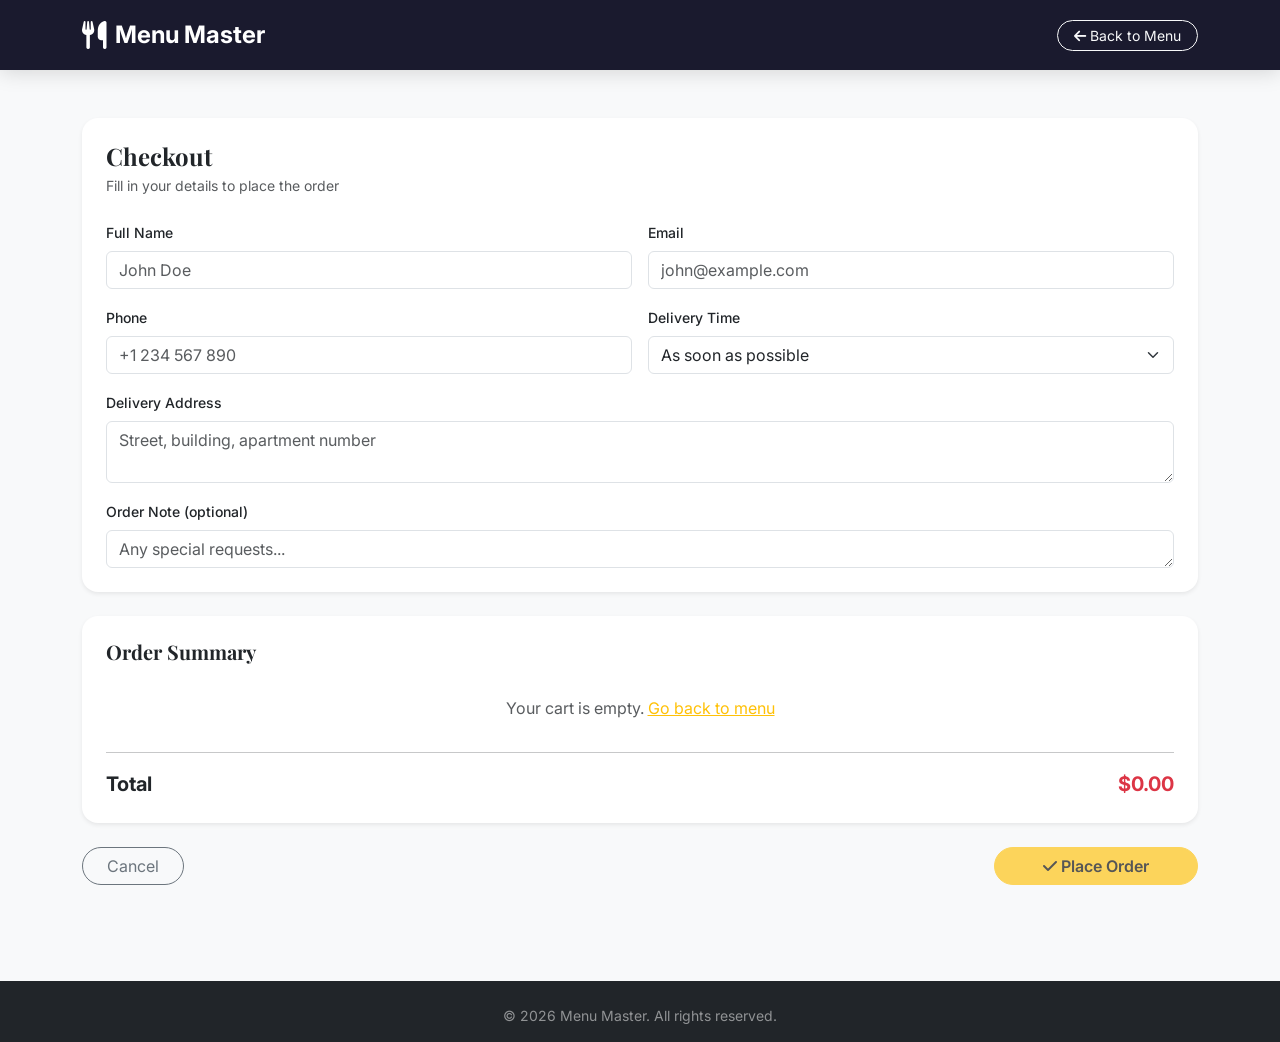
==== checkout.html @ 51585acd "first commit" ====
<!DOCTYPE html>
<html lang="en">
<head>
    <meta charset="UTF-8">
    <meta name="viewport" content="width=device-width, initial-scale=1.0">
    <title>Checkout - Menu Master</title>
    <link rel="stylesheet" href="https://cdn.jsdelivr.net/npm/bootstrap@5.3.8/dist/css/bootstrap.min.css">
    <link rel="stylesheet" href="https://cdnjs.cloudflare.com/ajax/libs/font-awesome/6.5.1/css/all.min.css">
    <link rel="stylesheet" href="style.css">
    <style>
        .qty-btn {
            width: 26px; height: 26px; border-radius: 50%; border: 1px solid #ddd;
            background: #fff; display: flex; align-items: center; justify-content: center;
            font-size: 1rem; cursor: pointer; transition: all 0.2s; color: #555;
        }
        .qty-btn:hover { border-color: var(--gold); background: var(--gold); color: #000; }
        .remove-btn {
            width: 26px; height: 26px; border-radius: 50%; border: none;
            background: transparent; display: flex; align-items: center; justify-content: center;
            font-size: 0.8rem; cursor: pointer; transition: all 0.2s; color: #ccc;
        }
        .remove-btn:hover { background: #fee; color: var(--accent); }
    </style>
</head>
<body class="bg-light">

    <!-- Navbar -->
    <nav class="navbar navbar-dark">
        <div class="container">
            <a class="navbar-brand d-flex align-items-center gap-2" href="index.html">
                <i class="fas fa-utensils fs-3"></i>
                <span class="fw-bold fs-4">Menu Master</span>
            </a>
            <a href="index.html" class="btn btn-outline-light btn-sm rounded-pill px-3">
                <i class="fas fa-arrow-left me-1"></i>Back to Menu
            </a>
        </div>
    </nav>

    <!-- Checkout -->
    <div class="container py-5">
        <div class="row g-4">
            <div class="col-12">

                <!-- Form Section -->
                <div class="card border-0 shadow-sm" style="border-radius: 16px;" id="checkoutFormSection">
                    <div class="card-body p-4">
                        <h4 class="fw-bold mb-1">Checkout</h4>
                        <p class="text-muted small mb-4">Fill in your details to place the order</p>

                        <div class="row g-3">
                            <div class="col-sm-6">
                                <label class="form-label small fw-medium">Full Name</label>
                                <input type="text" class="form-control" id="chkName" placeholder="John Doe">
                            </div>
                            <div class="col-sm-6">
                                <label class="form-label small fw-medium">Email</label>
                                <input type="email" class="form-control" id="chkEmail" placeholder="john@example.com">
                            </div>
                            <div class="col-sm-6">
                                <label class="form-label small fw-medium">Phone</label>
                                <input type="tel" class="form-control" id="chkPhone" placeholder="+1 234 567 890">
                            </div>
                            <div class="col-sm-6">
                                <label class="form-label small fw-medium">Delivery Time</label>
                                <select class="form-select" id="chkTime">
                                    <option value="asap">As soon as possible</option>
                                    <option value="30">In 30 minutes</option>
                                    <option value="60">In 1 hour</option>
                                    <option value="90">In 1.5 hours</option>
                                </select>
                            </div>
                            <div class="col-12">
                                <label class="form-label small fw-medium">Delivery Address</label>
                                <textarea class="form-control" id="chkAddress" rows="2" placeholder="Street, building, apartment number"></textarea>
                            </div>
                            <div class="col-12">
                                <label class="form-label small fw-medium">Order Note (optional)</label>
                                <textarea class="form-control" id="chkNote" rows="1" placeholder="Any special requests..."></textarea>
                            </div>
                        </div>
                    </div>
                </div>

                <!-- Summary Section -->
                <div class="card border-0 shadow-sm mt-4" style="border-radius: 16px;">
                    <div class="card-body p-4">
                        <h5 class="fw-bold mb-3">Order Summary</h5>
                        <div id="checkoutItems"></div>
                        <hr>
                        <div class="d-flex justify-content-between fw-bold fs-5">
                            <span>Total</span>
                            <span class="text-danger" id="checkoutTotal">$0.00</span>
                        </div>
                    </div>
                </div>

                <!-- Related Combos & Offers -->
                <div class="card border-0 shadow-sm mt-4" style="border-radius: 16px;" id="relatedSection">
                    <div class="card-body p-4">
                        <div class="d-flex align-items-center gap-2 mb-3">
                            <span class="badge bg-danger rounded-pill px-2 py-1"><i class="fas fa-fire me-1"></i>Deal</span>
                            <h6 class="fw-bold mb-0">You Might Also Like</h6>
                        </div>

                        <!-- Combo Carousel Row -->
                        <h6 class="fw-semibold text-muted mb-2 small text-uppercase tracking-wide"><i class="fas fa-object-group me-1"></i>Combo Offers</h6>
                        <div id="comboCarousel" class="carousel slide mb-4" data-bs-interval="false">
                            <div class="carousel-inner" id="comboCarouselInner"></div>
                            <button class="carousel-control-prev" type="button" data-bs-target="#comboCarousel" data-bs-slide="prev" style="width:30px;">
                                <span class="carousel-control-prev-icon" style="background-color:rgba(0,0,0,0.3);border-radius:50%;padding:10px;"></span>
                            </button>
                            <button class="carousel-control-next" type="button" data-bs-target="#comboCarousel" data-bs-slide="next" style="width:30px;">
                                <span class="carousel-control-next-icon" style="background-color:rgba(0,0,0,0.3);border-radius:50%;padding:10px;"></span>
                            </button>
                        </div>

                        <!-- Single Item Carousel Row -->
                        <h6 class="fw-semibold text-muted mb-2 small text-uppercase tracking-wide"><i class="fas fa-tag me-1"></i>Single Offers</h6>
                        <div id="singleCarousel" class="carousel slide" data-bs-interval="false">
                            <div class="carousel-inner" id="singleCarouselInner"></div>
                            <button class="carousel-control-prev" type="button" data-bs-target="#singleCarousel" data-bs-slide="prev" style="width:30px;">
                                <span class="carousel-control-prev-icon" style="background-color:rgba(0,0,0,0.3);border-radius:50%;padding:10px;"></span>
                            </button>
                            <button class="carousel-control-next" type="button" data-bs-target="#singleCarousel" data-bs-slide="next" style="width:30px;">
                                <span class="carousel-control-next-icon" style="background-color:rgba(0,0,0,0.3);border-radius:50%;padding:10px;"></span>
                            </button>
                        </div>
                    </div>
                </div>

                <!-- Actions -->
                <div class="d-flex gap-3 mt-4">
                    <a href="index.html" class="btn btn-outline-secondary rounded-pill px-4">Cancel</a>
                    <button class="btn btn-warning rounded-pill px-5 fw-semibold ms-auto" id="placeOrderBtn">
                        <i class="fas fa-check me-1"></i>Place Order
                    </button>
                </div>

            </div>
        </div>
    </div>

    <!-- Success Section (hidden initially) -->
    <div class="container py-5" id="successSection" style="display:none;">
        <div class="row justify-content-center">
            <div class="col-lg-6 text-center">
                <div class="card border-0 shadow-sm" style="border-radius: 16px;">
                    <div class="card-body py-5 px-4">
                        <div style="font-size: 5rem; color: #28a745; margin-bottom: 16px;">
                            <i class="fas fa-check-circle"></i>
                        </div>
                        <h3 class="fw-bold mb-2">Order Placed!</h3>
                        <p class="text-muted mb-1" id="successMessage">Your order has been placed successfully.</p>
                        <p class="text-muted small">Order #<span id="orderNumber" class="fw-bold"></span></p>
                        <a href="index.html" class="btn btn-warning rounded-pill px-4 mt-3">
                            <i class="fas fa-arrow-left me-1"></i>Back to Menu
                        </a>
                    </div>
                </div>
            </div>
        </div>
    </div>

    <footer class="bg-dark text-white pt-4 pb-3 mt-5">
        <div class="container text-center">
            <p class="text-white-50 small mb-0">&copy; 2026 Menu Master. All rights reserved.</p>
        </div>
    </footer>

    <script src="https://cdn.jsdelivr.net/npm/bootstrap@5.3.8/dist/js/bootstrap.bundle.min.js"></script>
    <script>
        const cart = JSON.parse(localStorage.getItem('menuCart') || '[]');
        const itemsContainer = document.getElementById('checkoutItems');
        const totalEl = document.getElementById('checkoutTotal');

            const allOffers = [
            { name: 'Family Feast', price: 27.99, desc: 'Large Pizza + 4 Drinks + Dessert', img: 'https://images.unsplash.com/photo-1565299624946-b28f40a0ae38?w=200&h=180&fit=crop', match: ['pizza'] },
            { name: 'Quick Lunch', price: 12.99, desc: 'Burger + Fries + Soft Drink', img: 'https://images.unsplash.com/photo-1568901346375-23c9450c58cd?w=200&h=180&fit=crop', match: ['burger', 'classic burger'] },
            { name: 'Sweet Tooth', price: 14.99, desc: '2 Desserts + 2 Coffees', img: 'https://images.unsplash.com/photo-1488477181946-6428a0291777?w=200&h=180&fit=crop', match: ['tiramisu', 'cake', 'dessert'] },
            { name: 'Red Wine Glass', price: 4.99, desc: null, img: 'https://images.unsplash.com/photo-1510812431401-41d2bd2722f3?w=200&h=180&fit=crop', match: ['pizza', 'pasta', 'seafood'] },
            { name: 'Garlic Bread', price: 3.99, desc: null, img: 'https://images.unsplash.com/photo-1619535860434-ba1d8fa125d7?w=200&h=180&fit=crop', match: ['pizza', 'burger', 'salad'] },
            { name: 'Cappuccino', price: 2.99, desc: null, img: 'https://images.unsplash.com/photo-1572442388796-11668a67e53d?w=200&h=180&fit=crop', match: ['tiramisu', 'cake', 'dessert'] }
        ];

        if (cart.length === 0) {
            itemsContainer.innerHTML = '<p class="text-muted text-center py-3">Your cart is empty. <a href="index.html" class="text-warning">Go back to menu</a></p>';
            document.getElementById('placeOrderBtn').disabled = true;
            document.getElementById('relatedSection').style.display = 'none';
        } else {
            itemsContainer.innerHTML = cart.map((item, i) => `
                <div class="d-flex justify-content-between align-items-center py-2 border-bottom border-light">
                    <div class="flex-grow-1 min-w-0">
                        <div class="fw-medium small">${item.name}</div>
                        <div class="text-muted" style="font-size:0.75rem;">$${item.price.toFixed(2)} each</div>
                    </div>
                    <div class="d-flex align-items-center gap-2 flex-shrink-0">
                        <div class="d-flex align-items-center gap-1">
                            <button class="qty-btn" data-index="${i}" data-action="minus">−</button>
                            <span class="fw-medium" style="width:20px;text-align:center;font-size:0.9rem;">${item.qty}</span>
                            <button class="qty-btn" data-index="${i}" data-action="plus">+</button>
                        </div>
                        <span class="fw-medium" style="width:60px;text-align:right;font-size:0.9rem;">$${(item.price * item.qty).toFixed(2)}</span>
                        <button class="remove-btn" data-index="${i}"><i class="fas fa-times"></i></button>
                    </div>
                </div>
            `).join('');
            const total = cart.reduce((s, i) => s + i.price * i.qty, 0);
            totalEl.textContent = '$' + total.toFixed(2);

            document.querySelectorAll('.qty-btn').forEach(btn => {
                btn.addEventListener('click', () => {
                    const idx = parseInt(btn.dataset.index);
                    if (btn.dataset.action === 'plus') {
                        cart[idx].qty++;
                    } else {
                        cart[idx].qty--;
                        if (cart[idx].qty <= 0) cart.splice(idx, 1);
                    }
                    localStorage.setItem('menuCart', JSON.stringify(cart));
                    location.reload();
                });
            });

            document.querySelectorAll('.remove-btn').forEach(btn => {
                btn.addEventListener('click', () => {
                    const idx = parseInt(btn.dataset.index);
                    cart.splice(idx, 1);
                    localStorage.setItem('menuCart', JSON.stringify(cart));
                    location.reload();
                });
            });

            // Show related offers in separate carousels
            const cartNames = cart.map(i => i.name.toLowerCase());
            const matched = allOffers.filter(offer =>
                offer.match.some(keyword => cartNames.some(name => name.includes(keyword)))
            );
            const shown = new Set();
            const combos = [], singles = [];
            matched.forEach(offer => {
                if (shown.has(offer.name)) return;
                shown.add(offer.name);
                if (offer.desc) combos.push(offer);
                else singles.push(offer);
            });

            function populateCarousel(containerId, items, perSlide) {
                const inner = document.getElementById(containerId);
                if (items.length === 0) {
                    const carousel = inner.closest('.carousel');
                    const heading = carousel.previousElementSibling;
                    if (heading) heading.style.display = 'none';
                    carousel.style.display = 'none';
                    return;
                }
                for (let s = 0; s < items.length; s += perSlide) {
                    const slide = items.slice(s, s + perSlide);
                    const active = s === 0 ? ' active' : '';
                    inner.innerHTML += `<div class="carousel-item${active}"><div class="row g-3">`;
                    slide.forEach(offer => {
                        const alreadyInCart = cart.some(i => i.name === offer.name);
                        inner.innerHTML += `
                            <div class="col-lg-6">
                                <div class="card menu-card-h border-0 shadow-sm" style="${alreadyInCart ? 'opacity:0.55;' : ''}">
                                    <div class="row g-0 h-100">
                                        <div class="col-5 menu-img-col">
                                            <img src="${offer.img}" alt="${offer.name}">
                                        </div>
                                        <div class="col-7">
                                            <div class="menu-card-body">
                                                <h5 class="menu-item-title">${offer.name}</h5>
                                                ${offer.desc ? '<p class="menu-item-desc">' + offer.desc + '</p>' : '<div style="flex-grow:1;"></div>'}
                                                <div class="menu-item-meta">
                                                    <span class="menu-price">$${offer.price.toFixed(2)}</span>
                                                    ${alreadyInCart ? '<span class="badge bg-success" style="font-size:0.75rem;padding:5px 12px;border-radius:50px;">Added</span>' :
                                                    '<button class="add-to-cart" data-name="' + offer.name + '" data-price="' + offer.price + '"><i class="fas fa-plus"></i></button>'}
                                                </div>
                                            </div>
                                        </div>
                                    </div>
                                </div>
                            </div>
                        `;
                    });
                    inner.innerHTML += `</div></div>`;
                }
            }

            populateCarousel('comboCarouselInner', combos, 2);
            populateCarousel('singleCarouselInner', singles, 2);

            if (combos.length === 0 && singles.length === 0) {
                document.getElementById('relatedSection').style.display = 'none';
            }

            document.querySelectorAll('#relatedSection .add-to-cart').forEach(btn => {
                btn.addEventListener('click', () => {
                    const name = btn.dataset.name;
                    const price = parseFloat(btn.dataset.price);
                    const existing = cart.find(i => i.name === name);
                    if (existing) { existing.qty++; } else { cart.push({ name, price, qty: 1 }); }
                    localStorage.setItem('menuCart', JSON.stringify(cart));
                    location.reload();
                });
            });
        }

        document.getElementById('placeOrderBtn').addEventListener('click', () => {
            const name = document.getElementById('chkName').value.trim();
            const email = document.getElementById('chkEmail').value.trim();
            const phone = document.getElementById('chkPhone').value.trim();
            const address = document.getElementById('chkAddress').value.trim();

            const missing = [];
            if (!name) missing.push('Full Name');
            if (!email) missing.push('Email');
            if (!phone) missing.push('Phone');
            if (!address) missing.push('Delivery Address');

            if (missing.length) {
                alert('Please fill in: ' + missing.join(', '));
                return;
            }

            const num = 'MM-' + Date.now().toString().slice(-8);
            document.getElementById('orderNumber').textContent = num;
            document.getElementById('successMessage').textContent =
                `Thank you, ${name}! Your order will be delivered to "${address}" soon.`;

            document.getElementById('checkoutFormSection').style.display = 'none';
            document.querySelector('.container.py-5:not(#successSection)').style.display = 'none';
            document.getElementById('successSection').style.display = 'block';

            localStorage.removeItem('menuCart');
            window.scrollTo(0, 0);
        });
    </script>
</body>
</html>
---- style.css ----
@import url('https://fonts.googleapis.com/css2?family=Playfair+Display:wght@600;700&family=Inter:wght@400;500;600;700&display=swap');

:root {
    --primary: #1a1a2e;
    --secondary: #16213e;
    --accent: #e94560;
    --gold: #f0a500;
    --light: #f8f9fa;
}

* {
    margin: 0;
    padding: 0;
    box-sizing: border-box;
}

body {
    font-family: 'Inter', sans-serif;
    background: #fafafa;
    color: #333;
}

h1, h2, h3, h4, h5, h6 {
    font-family: 'Playfair Display', serif;
}

/* Navbar */
.navbar {
    background: var(--primary) !important;
    padding: 12px 0;
    box-shadow: 0 2px 20px rgba(0,0,0,0.15);
    transition: all 0.3s;
}

.navbar .nav-link {
    color: rgba(255,255,255,0.75) !important;
    font-weight: 500;
    font-size: 0.9rem;
    padding: 8px 16px !important;
    border-radius: 50px;
    transition: all 0.3s;
}

.navbar .nav-link:hover,
.navbar .nav-link.active {
    color: #fff !important;
    background: rgba(255,255,255,0.1);
}

.cart-icon {
    position: relative;
}

.cart-badge {
    position: absolute;
    top: -8px;
    right: -10px;
    background: var(--gold);
    color: #000;
    font-size: 0.65rem;
    font-weight: 700;
    width: 20px;
    height: 20px;
    display: flex;
    align-items: center;
    justify-content: center;
    border-radius: 50%;
}

/* Category Pills */
.sticky-categories {
    position: sticky;
    top: 56px;
    z-index: 1019;
    background: #fff !important;
    box-shadow: 0 2px 10px rgba(0,0,0,0.05);
}

.category-btn {
    padding: 8px 20px;
    border: 2px solid #e0e0e0;
    border-radius: 50px;
    background: transparent;
    color: #666;
    font-weight: 500;
    font-size: 0.85rem;
    cursor: pointer;
    transition: all 0.3s;
}

.category-btn:hover {
    border-color: var(--gold);
    color: var(--gold);
}

.category-btn.active {
    background: var(--gold);
    border-color: var(--gold);
    color: #000;
}

.sub-category-btn {
    padding: 6px 16px;
    font-size: 0.78rem;
    border-color: #d0d0d0;
    background: #f5f5f5;
}

.sub-category-btn:hover {
    border-color: var(--accent);
    color: var(--accent);
}

.sub-category-btn.active {
    background: var(--accent);
    border-color: var(--accent);
    color: #fff;
}

.tracking-wide {
    letter-spacing: 0.5px;
}

/* Offer Cards */
.offer-add-btn {
    width: 32px;
    height: 32px;
    border-radius: 50%;
    border: none;
    background: var(--gold);
    color: #000;
    font-size: 0.8rem;
    display: flex;
    align-items: center;
    justify-content: center;
    cursor: pointer;
    transition: all 0.3s;
    flex-shrink: 0;
}

.offer-add-btn:hover {
    background: var(--accent);
    color: #fff;
    transform: scale(1.1);
}

/* Menu Cards - Horizontal */
.menu-card-h {
    border-radius: 16px;
    overflow: hidden;
    transition: all 0.4s cubic-bezier(0.165, 0.84, 0.44, 1);
    background: #fff;
    cursor: pointer;
    height: 100%;
}

.menu-card-h:hover {
    transform: translateY(-4px);
    box-shadow: 0 12px 40px rgba(0,0,0,0.12) !important;
}

.menu-img-col {
    position: relative;
    overflow: hidden;
    min-height: 180px;
}

.menu-img-col img {
    width: 100%;
    height: 100%;
    object-fit: cover;
    transition: transform 0.5s;
    position: absolute;
    inset: 0;
}

.menu-card-h:hover .menu-img-col img {
    transform: scale(1.08);
}

.menu-badge {
    position: absolute;
    top: 12px;
    left: 12px;
    font-weight: 600;
    font-size: 0.7rem;
    padding: 5px 10px;
    border-radius: 50px;
    z-index: 2;
}

.menu-card-body {
    padding: 20px 24px;
    display: flex;
    flex-direction: column;
    height: 100%;
    position: relative;
}

.menu-item-title {
    font-size: 1.15rem;
    font-weight: 700;
    font-family: 'Inter', sans-serif;
    margin-bottom: 6px;
}

.menu-item-desc {
    font-size: 0.85rem;
    color: #888;
    flex-grow: 1;
    margin-bottom: 12px;
    line-height: 1.5;
}

.menu-item-meta {
    display: flex;
    align-items: center;
    justify-content: space-between;
}

.menu-price {
    font-weight: 700;
    font-size: 1.25rem;
    color: var(--accent);
}

.rating {
    display: flex;
    align-items: center;
    gap: 2px;
}

.rating i {
    font-size: 0.75rem;
}

.rating-count {
    font-size: 0.75rem;
    color: #999;
}

.add-to-cart {
    width: 34px;
    height: 34px;
    border-radius: 50%;
    border: none;
    background: var(--gold);
    color: #000;
    font-size: 0.8rem;
    display: flex;
    align-items: center;
    justify-content: center;
    cursor: pointer;
    transition: all 0.3s;
    flex-shrink: 0;
}

.add-to-cart:hover {
    background: var(--accent);
    color: #fff;
    transform: scale(1.1);
}

/* Footer */
footer a:hover {
    color: var(--gold) !important;
}

@keyframes fadeIn {
    from { opacity: 0; transform: translateY(10px); }
    to { opacity: 1; transform: translateY(0); }
}

/* Responsive */
@media (max-width: 991.98px) {
    .navbar .navbar-nav {
        margin-top: 10px;
    }

    .navbar .nav-link {
        padding: 8px 12px !important;
    }
}

@media (max-width: 767.98px) {
    .category-btn {
        font-size: 0.78rem;
        padding: 6px 14px;
    }

    .sub-category-btn {
        font-size: 0.72rem;
        padding: 5px 12px;
    }

    .menu-img-col {
        min-height: 130px;
    }

    .menu-card-body {
        padding: 14px 16px;
    }

    .menu-item-title {
        font-size: 1rem;
    }

    .menu-item-desc {
        font-size: 0.8rem;
    }

    .menu-price {
        font-size: 1.1rem;
    }

    .add-to-cart {
        width: 34px;
        height: 34px;
        font-size: 0.8rem;
        bottom: 14px;
        right: 16px;
    }
}

@media (max-width: 575.98px) {
    .menu-img-col {
        min-height: 120px;
    }

    .category-btn {
        font-size: 0.72rem;
        padding: 5px 12px;
    }

    .sub-category-btn {
        font-size: 0.68rem;
        padding: 4px 10px;
    }

    .menu-card-body {
        padding: 12px 14px;
    }

    .menu-item-title {
        font-size: 0.95rem;
    }

    .menu-item-desc {
        font-size: 0.78rem;
    }

    .menu-price {
        font-size: 1rem;
    }

    .add-to-cart {
        width: 30px;
        height: 30px;
        font-size: 0.75rem;
        bottom: 12px;
        right: 14px;
    }
}
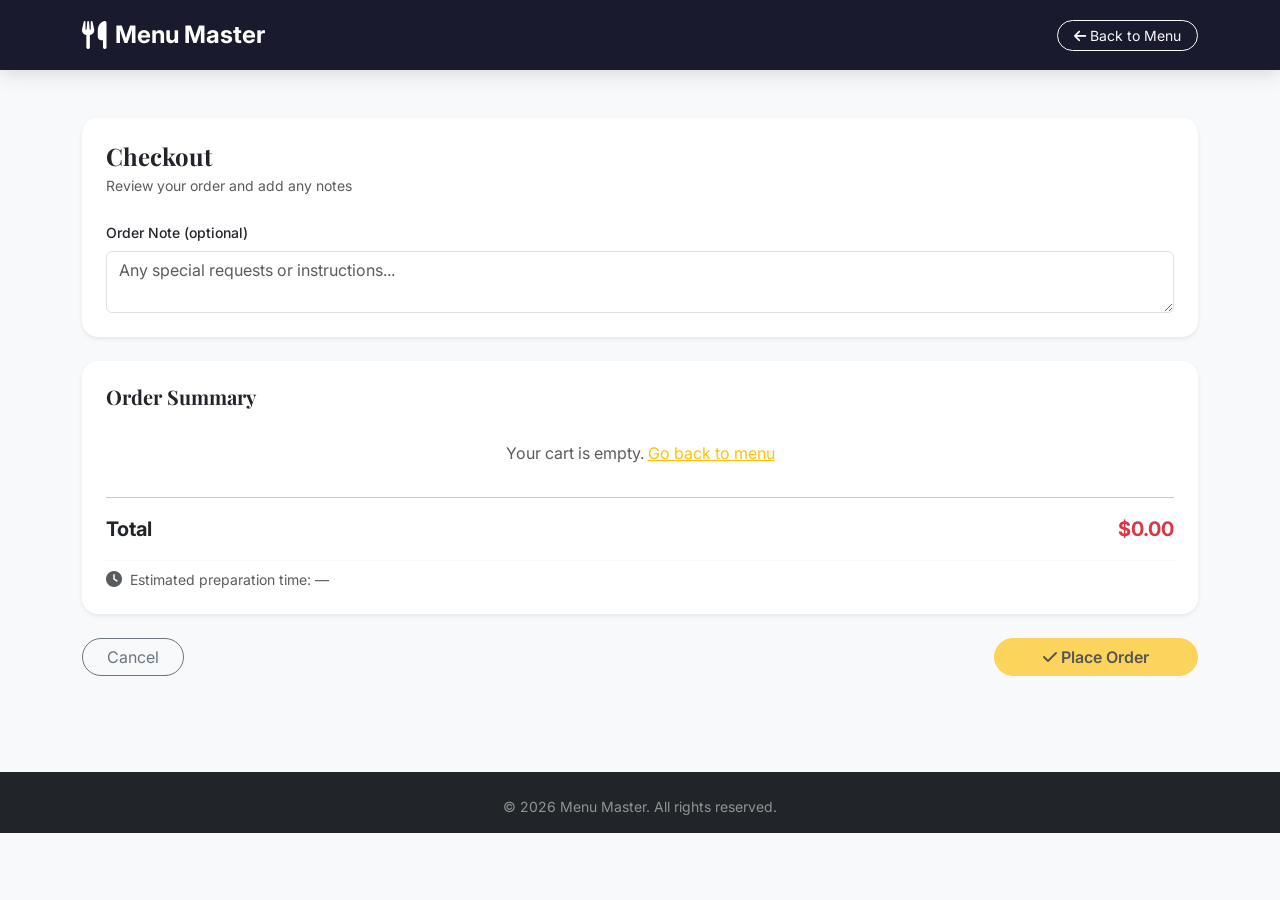
==== commit a3f20fb3: "modified checkout page" ====
--- a/checkout.html
+++ b/checkout.html
@@ -42,41 +42,16 @@
         <div class="row g-4">
             <div class="col-12">
 
-                <!-- Form Section -->
+                <!-- Order Note Section -->
                 <div class="card border-0 shadow-sm" style="border-radius: 16px;" id="checkoutFormSection">
                     <div class="card-body p-4">
                         <h4 class="fw-bold mb-1">Checkout</h4>
-                        <p class="text-muted small mb-4">Fill in your details to place the order</p>
+                        <p class="text-muted small mb-4">Review your order and add any notes</p>
 
                         <div class="row g-3">
-                            <div class="col-sm-6">
-                                <label class="form-label small fw-medium">Full Name</label>
-                                <input type="text" class="form-control" id="chkName" placeholder="John Doe">
-                            </div>
-                            <div class="col-sm-6">
-                                <label class="form-label small fw-medium">Email</label>
-                                <input type="email" class="form-control" id="chkEmail" placeholder="john@example.com">
-                            </div>
-                            <div class="col-sm-6">
-                                <label class="form-label small fw-medium">Phone</label>
-                                <input type="tel" class="form-control" id="chkPhone" placeholder="+1 234 567 890">
-                            </div>
-                            <div class="col-sm-6">
-                                <label class="form-label small fw-medium">Delivery Time</label>
-                                <select class="form-select" id="chkTime">
-                                    <option value="asap">As soon as possible</option>
-                                    <option value="30">In 30 minutes</option>
-                                    <option value="60">In 1 hour</option>
-                                    <option value="90">In 1.5 hours</option>
-                                </select>
-                            </div>
-                            <div class="col-12">
-                                <label class="form-label small fw-medium">Delivery Address</label>
-                                <textarea class="form-control" id="chkAddress" rows="2" placeholder="Street, building, apartment number"></textarea>
-                            </div>
                             <div class="col-12">
                                 <label class="form-label small fw-medium">Order Note (optional)</label>
-                                <textarea class="form-control" id="chkNote" rows="1" placeholder="Any special requests..."></textarea>
+                                <textarea class="form-control" id="chkNote" rows="2" placeholder="Any special requests or instructions..."></textarea>
                             </div>
                         </div>
                     </div>
@@ -92,40 +67,23 @@
                             <span>Total</span>
                             <span class="text-danger" id="checkoutTotal">$0.00</span>
                         </div>
-                    </div>
-                </div>
-
-                <!-- Related Combos & Offers -->
+                        <div class="mt-3 pt-2 border-top border-light" id="prepTimeDisplay">
+                            <div class="d-flex align-items-center gap-2 text-muted">
+                                <i class="fas fa-clock"></i>
+                                <span class="small" id="prepTimeText">Estimated preparation time: —</span>
+                            </div>
+                        </div>
+                    </div>
+                </div>
+
+                <!-- Related Items -->
                 <div class="card border-0 shadow-sm mt-4" style="border-radius: 16px;" id="relatedSection">
                     <div class="card-body p-4">
                         <div class="d-flex align-items-center gap-2 mb-3">
                             <span class="badge bg-danger rounded-pill px-2 py-1"><i class="fas fa-fire me-1"></i>Deal</span>
                             <h6 class="fw-bold mb-0">You Might Also Like</h6>
                         </div>
-
-                        <!-- Combo Carousel Row -->
-                        <h6 class="fw-semibold text-muted mb-2 small text-uppercase tracking-wide"><i class="fas fa-object-group me-1"></i>Combo Offers</h6>
-                        <div id="comboCarousel" class="carousel slide mb-4" data-bs-interval="false">
-                            <div class="carousel-inner" id="comboCarouselInner"></div>
-                            <button class="carousel-control-prev" type="button" data-bs-target="#comboCarousel" data-bs-slide="prev" style="width:30px;">
-                                <span class="carousel-control-prev-icon" style="background-color:rgba(0,0,0,0.3);border-radius:50%;padding:10px;"></span>
-                            </button>
-                            <button class="carousel-control-next" type="button" data-bs-target="#comboCarousel" data-bs-slide="next" style="width:30px;">
-                                <span class="carousel-control-next-icon" style="background-color:rgba(0,0,0,0.3);border-radius:50%;padding:10px;"></span>
-                            </button>
-                        </div>
-
-                        <!-- Single Item Carousel Row -->
-                        <h6 class="fw-semibold text-muted mb-2 small text-uppercase tracking-wide"><i class="fas fa-tag me-1"></i>Single Offers</h6>
-                        <div id="singleCarousel" class="carousel slide" data-bs-interval="false">
-                            <div class="carousel-inner" id="singleCarouselInner"></div>
-                            <button class="carousel-control-prev" type="button" data-bs-target="#singleCarousel" data-bs-slide="prev" style="width:30px;">
-                                <span class="carousel-control-prev-icon" style="background-color:rgba(0,0,0,0.3);border-radius:50%;padding:10px;"></span>
-                            </button>
-                            <button class="carousel-control-next" type="button" data-bs-target="#singleCarousel" data-bs-slide="next" style="width:30px;">
-                                <span class="carousel-control-next-icon" style="background-color:rgba(0,0,0,0.3);border-radius:50%;padding:10px;"></span>
-                            </button>
-                        </div>
+                        <div id="relatedGrid" class="row g-3"></div>
                     </div>
                 </div>
 
@@ -152,6 +110,8 @@
                         </div>
                         <h3 class="fw-bold mb-2">Order Placed!</h3>
                         <p class="text-muted mb-1" id="successMessage">Your order has been placed successfully.</p>
+                        <p class="text-muted small" id="successPrepTime"></p>
+                        <p class="text-muted small" id="successNote"></p>
                         <p class="text-muted small">Order #<span id="orderNumber" class="fw-bold"></span></p>
                         <a href="index.html" class="btn btn-warning rounded-pill px-4 mt-3">
                             <i class="fas fa-arrow-left me-1"></i>Back to Menu
@@ -168,20 +128,29 @@
         </div>
     </footer>
 
-    <script src="https://cdn.jsdelivr.net/npm/bootstrap@5.3.8/dist/js/bootstrap.bundle.min.js"></script>
     <script>
         const cart = JSON.parse(localStorage.getItem('menuCart') || '[]');
         const itemsContainer = document.getElementById('checkoutItems');
         const totalEl = document.getElementById('checkoutTotal');
-
-            const allOffers = [
-            { name: 'Family Feast', price: 27.99, desc: 'Large Pizza + 4 Drinks + Dessert', img: 'https://images.unsplash.com/photo-1565299624946-b28f40a0ae38?w=200&h=180&fit=crop', match: ['pizza'] },
-            { name: 'Quick Lunch', price: 12.99, desc: 'Burger + Fries + Soft Drink', img: 'https://images.unsplash.com/photo-1568901346375-23c9450c58cd?w=200&h=180&fit=crop', match: ['burger', 'classic burger'] },
-            { name: 'Sweet Tooth', price: 14.99, desc: '2 Desserts + 2 Coffees', img: 'https://images.unsplash.com/photo-1488477181946-6428a0291777?w=200&h=180&fit=crop', match: ['tiramisu', 'cake', 'dessert'] },
-            { name: 'Red Wine Glass', price: 4.99, desc: null, img: 'https://images.unsplash.com/photo-1510812431401-41d2bd2722f3?w=200&h=180&fit=crop', match: ['pizza', 'pasta', 'seafood'] },
-            { name: 'Garlic Bread', price: 3.99, desc: null, img: 'https://images.unsplash.com/photo-1619535860434-ba1d8fa125d7?w=200&h=180&fit=crop', match: ['pizza', 'burger', 'salad'] },
-            { name: 'Cappuccino', price: 2.99, desc: null, img: 'https://images.unsplash.com/photo-1572442388796-11668a67e53d?w=200&h=180&fit=crop', match: ['tiramisu', 'cake', 'dessert'] }
+        const prepTimeText = document.getElementById('prepTimeText');
+
+        const allOffers = [
+            { name: 'Family Feast', price: 27.99, desc: 'Large Pizza + 4 Drinks + Dessert', img: 'https://images.unsplash.com/photo-1565299624946-b28f40a0ae38?w=200&h=180&fit=crop', prep: 25, match: ['pizza'] },
+            { name: 'Quick Lunch', price: 12.99, desc: 'Burger + Fries + Soft Drink', img: 'https://images.unsplash.com/photo-1568901346375-23c9450c58cd?w=200&h=180&fit=crop', prep: 15, match: ['burger', 'classic burger'] },
+            { name: 'Sweet Tooth', price: 14.99, desc: '2 Desserts + 2 Coffees', img: 'https://images.unsplash.com/photo-1488477181946-6428a0291777?w=200&h=180&fit=crop', prep: 10, match: ['tiramisu', 'cake', 'dessert'] },
+            { name: 'Red Wine Glass', price: 4.99, desc: null, img: 'https://images.unsplash.com/photo-1510812431401-41d2bd2722f3?w=200&h=180&fit=crop', prep: 2, match: ['pizza', 'pasta', 'seafood'] },
+            { name: 'Garlic Bread', price: 3.99, desc: null, img: 'https://images.unsplash.com/photo-1619535860434-ba1d8fa125d7?w=200&h=180&fit=crop', prep: 8, match: ['pizza', 'burger', 'salad'] },
+            { name: 'Cappuccino', price: 2.99, desc: null, img: 'https://images.unsplash.com/photo-1572442388796-11668a67e53d?w=200&h=180&fit=crop', prep: 5, match: ['tiramisu', 'cake', 'dessert'] }
         ];
+
+        function getTotalPrepTime() {
+            let maxPrep = 0;
+            cart.forEach(item => {
+                const p = item.prep || 15;
+                if (p > maxPrep) maxPrep = p;
+            });
+            return maxPrep;
+        }
 
         if (cart.length === 0) {
             itemsContainer.innerHTML = '<p class="text-muted text-center py-3">Your cart is empty. <a href="index.html" class="text-warning">Go back to menu</a></p>';
@@ -192,7 +161,7 @@
                 <div class="d-flex justify-content-between align-items-center py-2 border-bottom border-light">
                     <div class="flex-grow-1 min-w-0">
                         <div class="fw-medium small">${item.name}</div>
-                        <div class="text-muted" style="font-size:0.75rem;">$${item.price.toFixed(2)} each</div>
+                        <div class="text-muted" style="font-size:0.75rem;">$${item.price.toFixed(2)} each &middot; Prep ${item.prep || 15} min</div>
                     </div>
                     <div class="d-flex align-items-center gap-2 flex-shrink-0">
                         <div class="d-flex align-items-center gap-1">
@@ -207,6 +176,9 @@
             `).join('');
             const total = cart.reduce((s, i) => s + i.price * i.qty, 0);
             totalEl.textContent = '$' + total.toFixed(2);
+
+            const totalPrep = getTotalPrepTime();
+            prepTimeText.textContent = 'Estimated preparation time: ' + totalPrep + ' min';
 
             document.querySelectorAll('.qty-btn').forEach(btn => {
                 btn.addEventListener('click', () => {
@@ -231,102 +203,72 @@
                 });
             });
 
-            // Show related offers in separate carousels
+            // Related items matching
             const cartNames = cart.map(i => i.name.toLowerCase());
             const matched = allOffers.filter(offer =>
                 offer.match.some(keyword => cartNames.some(name => name.includes(keyword)))
             );
             const shown = new Set();
-            const combos = [], singles = [];
+            const relatedItems = [];
             matched.forEach(offer => {
                 if (shown.has(offer.name)) return;
                 shown.add(offer.name);
-                if (offer.desc) combos.push(offer);
-                else singles.push(offer);
-            });
-
-            function populateCarousel(containerId, items, perSlide) {
-                const inner = document.getElementById(containerId);
-                if (items.length === 0) {
-                    const carousel = inner.closest('.carousel');
-                    const heading = carousel.previousElementSibling;
-                    if (heading) heading.style.display = 'none';
-                    carousel.style.display = 'none';
-                    return;
-                }
-                for (let s = 0; s < items.length; s += perSlide) {
-                    const slide = items.slice(s, s + perSlide);
-                    const active = s === 0 ? ' active' : '';
-                    inner.innerHTML += `<div class="carousel-item${active}"><div class="row g-3">`;
-                    slide.forEach(offer => {
-                        const alreadyInCart = cart.some(i => i.name === offer.name);
-                        inner.innerHTML += `
-                            <div class="col-lg-6">
-                                <div class="card menu-card-h border-0 shadow-sm" style="${alreadyInCart ? 'opacity:0.55;' : ''}">
-                                    <div class="row g-0 h-100">
-                                        <div class="col-5 menu-img-col">
-                                            <img src="${offer.img}" alt="${offer.name}">
-                                        </div>
-                                        <div class="col-7">
-                                            <div class="menu-card-body">
-                                                <h5 class="menu-item-title">${offer.name}</h5>
-                                                ${offer.desc ? '<p class="menu-item-desc">' + offer.desc + '</p>' : '<div style="flex-grow:1;"></div>'}
-                                                <div class="menu-item-meta">
-                                                    <span class="menu-price">$${offer.price.toFixed(2)}</span>
-                                                    ${alreadyInCart ? '<span class="badge bg-success" style="font-size:0.75rem;padding:5px 12px;border-radius:50px;">Added</span>' :
-                                                    '<button class="add-to-cart" data-name="' + offer.name + '" data-price="' + offer.price + '"><i class="fas fa-plus"></i></button>'}
-                                                </div>
+                relatedItems.push(offer);
+            });
+
+            const relatedGrid = document.getElementById('relatedGrid');
+            if (relatedItems.length === 0) {
+                document.getElementById('relatedSection').style.display = 'none';
+            } else {
+                relatedGrid.innerHTML = relatedItems.map(offer => {
+                    const alreadyInCart = cart.some(i => i.name === offer.name);
+                    return `
+                        <div class="col-lg-4 col-md-6">
+                            <div class="card menu-card-h border-0 shadow-sm" style="${alreadyInCart ? 'opacity:0.55;' : ''}">
+                                <div class="row g-0 h-100">
+                                    <div class="col-5 menu-img-col">
+                                        <img src="${offer.img}" alt="${offer.name}">
+                                    </div>
+                                    <div class="col-7">
+                                        <div class="menu-card-body">
+                                            <h5 class="menu-item-title">${offer.name}</h5>
+                                            ${offer.desc ? '<p class="menu-item-desc">' + offer.desc + '</p>' : '<div style="flex-grow:1;"></div>'}
+                                            <div class="menu-item-meta">
+                                                <span class="menu-price">$${offer.price.toFixed(2)}</span>
+                                                ${alreadyInCart ? '<span class="badge bg-success" style="font-size:0.75rem;padding:5px 12px;border-radius:50px;">Added</span>' :
+                                                '<button class="add-to-cart" data-name="' + offer.name + '" data-price="' + offer.price + '" data-prep="' + (offer.prep || 10) + '"><i class="fas fa-plus"></i></button>'}
                                             </div>
                                         </div>
                                     </div>
                                 </div>
                             </div>
-                        `;
+                        </div>
+                    `;
+                }).join('');
+
+                document.querySelectorAll('#relatedSection .add-to-cart').forEach(btn => {
+                    btn.addEventListener('click', () => {
+                        const name = btn.dataset.name;
+                        const price = parseFloat(btn.dataset.price);
+                        const prep = parseInt(btn.dataset.prep) || 10;
+                        const existing = cart.find(i => i.name === name);
+                        if (existing) { existing.qty++; } else { cart.push({ name, price, qty: 1, prep }); }
+                        localStorage.setItem('menuCart', JSON.stringify(cart));
+                        location.reload();
                     });
-                    inner.innerHTML += `</div></div>`;
-                }
+                });
             }
-
-            populateCarousel('comboCarouselInner', combos, 2);
-            populateCarousel('singleCarouselInner', singles, 2);
-
-            if (combos.length === 0 && singles.length === 0) {
-                document.getElementById('relatedSection').style.display = 'none';
-            }
-
-            document.querySelectorAll('#relatedSection .add-to-cart').forEach(btn => {
-                btn.addEventListener('click', () => {
-                    const name = btn.dataset.name;
-                    const price = parseFloat(btn.dataset.price);
-                    const existing = cart.find(i => i.name === name);
-                    if (existing) { existing.qty++; } else { cart.push({ name, price, qty: 1 }); }
-                    localStorage.setItem('menuCart', JSON.stringify(cart));
-                    location.reload();
-                });
-            });
         }
 
         document.getElementById('placeOrderBtn').addEventListener('click', () => {
-            const name = document.getElementById('chkName').value.trim();
-            const email = document.getElementById('chkEmail').value.trim();
-            const phone = document.getElementById('chkPhone').value.trim();
-            const address = document.getElementById('chkAddress').value.trim();
-
-            const missing = [];
-            if (!name) missing.push('Full Name');
-            if (!email) missing.push('Email');
-            if (!phone) missing.push('Phone');
-            if (!address) missing.push('Delivery Address');
-
-            if (missing.length) {
-                alert('Please fill in: ' + missing.join(', '));
-                return;
-            }
-
+            const note = document.getElementById('chkNote').value.trim();
             const num = 'MM-' + Date.now().toString().slice(-8);
+            const totalPrep = getTotalPrepTime();
+
             document.getElementById('orderNumber').textContent = num;
-            document.getElementById('successMessage').textContent =
-                `Thank you, ${name}! Your order will be delivered to "${address}" soon.`;
+            document.getElementById('successMessage').textContent = 'Thank you! Your order has been placed successfully.';
+            document.getElementById('successPrepTime').textContent = 'Estimated preparation time: ' + totalPrep + ' minutes';
+            document.getElementById('successNote').textContent = note ? 'Note: ' + note : '';
 
             document.getElementById('checkoutFormSection').style.display = 'none';
             document.querySelector('.container.py-5:not(#successSection)').style.display = 'none';
